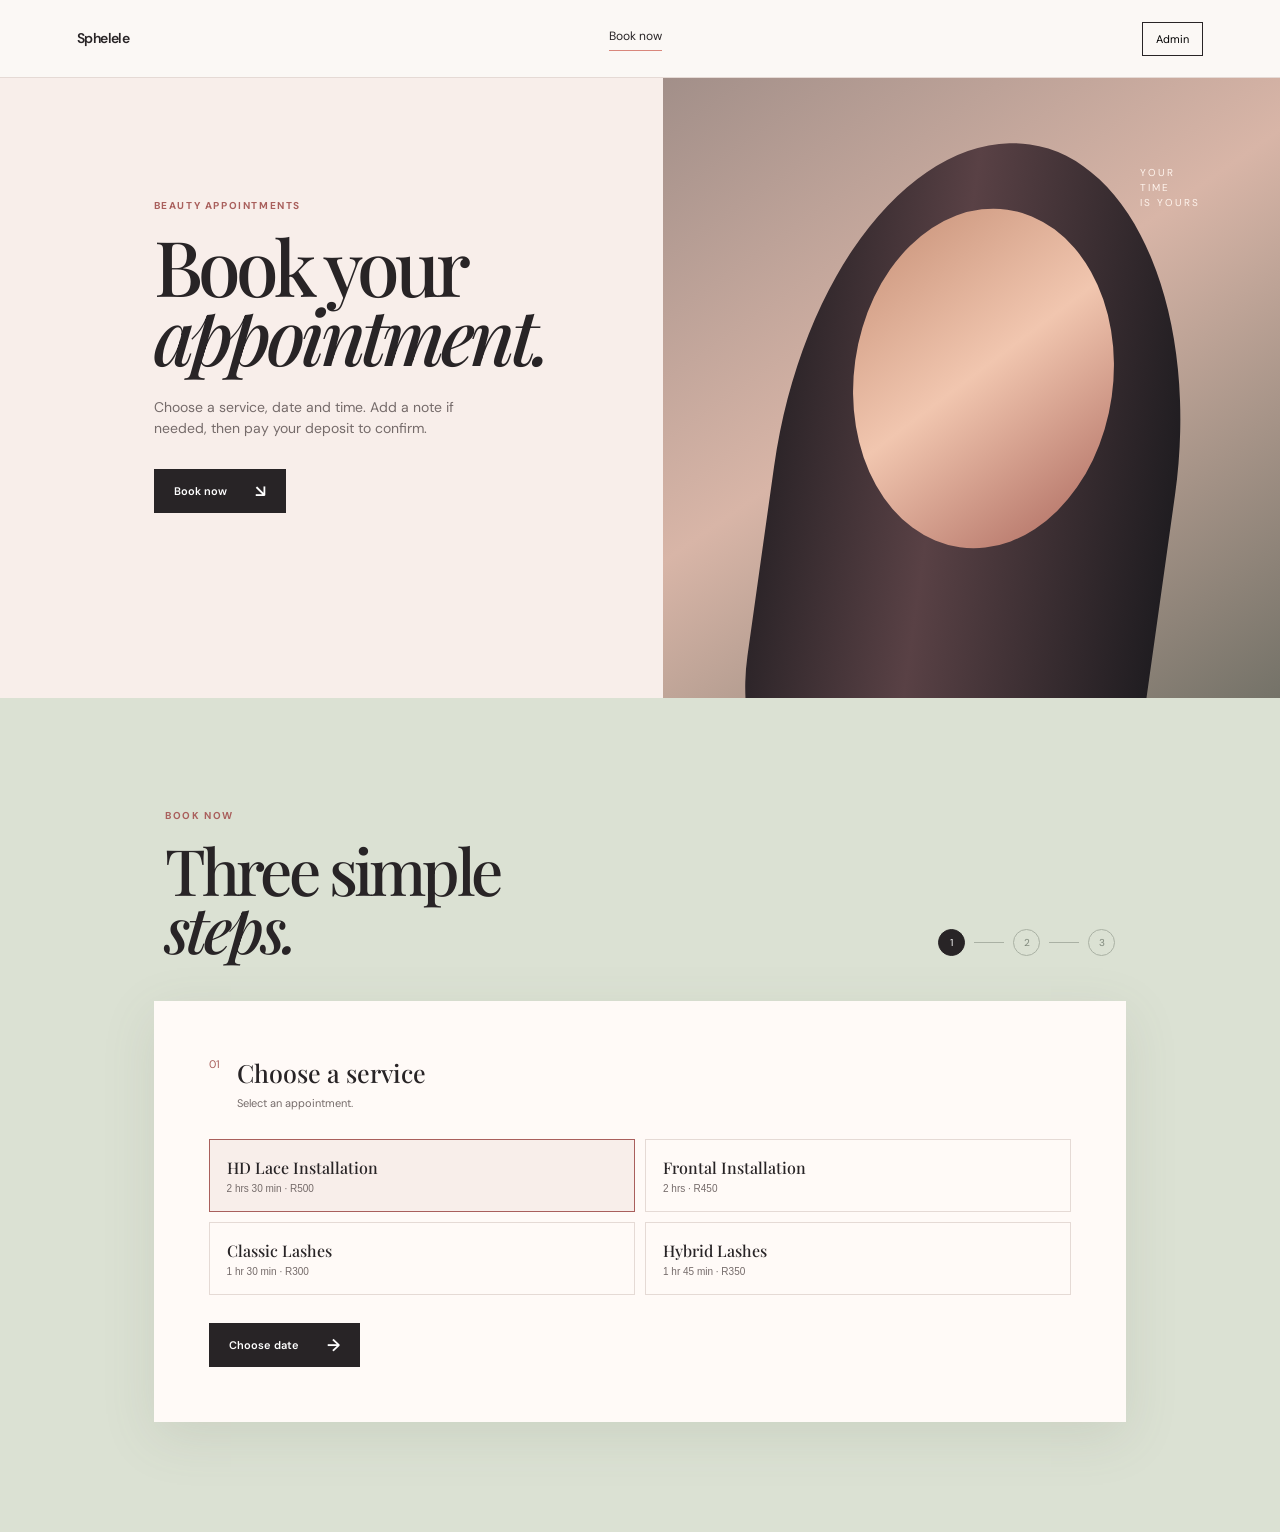
==== index.html @ 63701917 "Initial commit" ====
<!doctype html>
<html lang="en">
<head>
  <meta charset="UTF-8"><meta name="viewport" content="width=device-width, initial-scale=1">
  <title>Sphelele | Book an appointment</title>
  <link rel="preconnect" href="https://fonts.googleapis.com"><link rel="preconnect" href="https://fonts.gstatic.com" crossorigin>
  <link href="https://fonts.googleapis.com/css2?family=DM+Sans:wght@400;500;600;700&family=Playfair+Display:ital,wght@0,500;0,600;1,500&display=swap" rel="stylesheet"><link rel="stylesheet" href="styles.css">
</head>
<body>
<header class="site-header"><a href="#booking" class="brand">Sphelele</a><nav><a class="active" href="#booking">Book now</a></nav><button class="owner-toggle" id="ownerToggle">Admin</button></header>
<main>
<section class="hero simple-hero"><div class="hero-copy"><p class="eyebrow">Beauty appointments</p><h1>Book your<br><i>appointment.</i></h1><p>Choose a service, date and time. Add a note if needed, then pay your deposit to confirm.</p><a class="button button-dark" href="#booking">Book now <span>↘</span></a></div><div class="hero-image" aria-label="Beauty appointment" role="img"><div class="image-label">YOUR<br>TIME<br>IS YOURS</div></div></section>
<section class="booking-section" id="booking"><div class="booking-heading"><div><p class="eyebrow">Book now</p><h2>Three simple<br><i>steps.</i></h2></div><div class="step-indicator"><span class="active">1</span><i></i><span>2</span><i></i><span>3</span></div></div><div class="booking-panel">
<div class="booking-step active-step" id="stepOne"><div class="step-title"><span>01</span><div><h3>Choose a service</h3><p>Select an appointment.</p></div></div><div class="service-choices"><button class="choice selected" data-service="HD Lace Installation" data-price="500" data-deposit="150"><span>HD Lace Installation</span><small>2 hrs 30 min · R500</small></button><button class="choice" data-service="Frontal Installation" data-price="450" data-deposit="150"><span>Frontal Installation</span><small>2 hrs · R450</small></button><button class="choice" data-service="Classic Lashes" data-price="300" data-deposit="100"><span>Classic Lashes</span><small>1 hr 30 min · R300</small></button><button class="choice" data-service="Hybrid Lashes" data-price="350" data-deposit="100"><span>Hybrid Lashes</span><small>1 hr 45 min · R350</small></button></div><button class="button button-dark next-step" data-next="2">Choose date <span>→</span></button></div>
<div class="booking-step" id="stepTwo"><div class="step-title"><span>02</span><div><h3>Choose date and time</h3><p id="selectedDateLabel">Friday, 25 September 2026 · 2 hrs 30 min</p></div></div><div class="timezone-note">Times shown in <strong>Africa/Johannesburg (SAST)</strong><select id="timezoneSelect" aria-label="Booking timezone"><option>Africa/Johannesburg (SAST)</option><option>UTC</option></select></div><div class="date-row"><button class="date selected" data-date="25 September" data-label="Friday, 25 September 2026"><b>25</b><small>FRI</small></button><button class="date" data-date="26 September" data-label="Saturday, 26 September 2026"><b>26</b><small>SAT</small></button><button class="date" data-date="28 September" data-label="Monday, 28 September 2026"><b>28</b><small>MON</small></button><button class="date" data-date="29 September" data-label="Tuesday, 29 September 2026"><b>29</b><small>TUE</small></button></div><div class="slot-label">Available times <span id="slotHint">2 hrs 30 min appointment</span></div><div class="time-slots" id="timeSlots"></div><div class="step-actions"><button class="back-step" data-back="1">← Back</button><button class="button button-dark next-step" data-next="3">Your details <span>→</span></button></div></div>
<div class="booking-step" id="stepThree"><div class="step-title"><span>03</span><div><h3>Your details</h3><p>Confirmation and reminders are sent on WhatsApp only.</p></div></div><div class="details-grid"><label>Full name<input id="clientName" placeholder="Your name" required></label><label>WhatsApp number<input id="clientPhone" placeholder="072 000 0000" inputmode="tel" required></label><label class="full-width">Note <em>optional</em><textarea id="clientNote" placeholder="Anything you'd like us to know?"></textarea></label></div><div class="booking-summary"><div><span>Service</span><strong id="summaryService">HD Lace Installation</strong></div><div><span>Time</span><strong>25 September · <span id="summaryTime">09:00</span></strong></div><div><span>Total</span><strong id="summaryTotal">R500</strong></div><div class="deposit"><span>Deposit due now</span><strong id="summaryDeposit">R150</strong></div></div><button class="button button-coral" id="payButton">Pay deposit <span>↗</span></button><p class="secure-note">Secure payment. Your time is held for 30 minutes. WhatsApp is the only notification channel.</p></div>
<div class="confirmation" id="confirmation"><div class="confirmation-icon">✓</div><p class="eyebrow">Booking confirmed · Deposit paid</p><h3>See you soon, <i id="confirmedName">there</i>.</h3><p id="confirmationDetails">Your appointment is confirmed. Confirmation and reminders will be sent to your WhatsApp number.</p><div class="confirmation-actions"><a class="button button-dark" id="whatsappConfirm" href="#" target="_blank">Open WhatsApp <span>↗</span></a><button class="manage-button" id="rescheduleButton">Reschedule</button><button class="manage-button danger" id="cancelButton">Cancel booking</button></div><p class="manage-note" id="manageNote">Need to change plans? You can reschedule or cancel before your appointment.</p></div></div></section>
</main>
<section class="dashboard" id="dashboard" aria-hidden="true"><header class="dashboard-header"><div><p class="eyebrow">Admin</p><h2>Paid bookings</h2></div><button class="owner-toggle close-dashboard">Close ×</button></header><div class="dashboard-tabs"><button class="dash-tab active">Paid bookings</button><button class="block-button" id="blockTime">＋ Block time</button></div><div class="dashboard-content"><div class="dash-main"><div class="dash-title"><div><p class="eyebrow">Only confirmed deposits appear here</p><h3>Upcoming appointments <span id="bookingCount">0</span></h3></div></div><div class="appointment-list" id="appointmentList"><div class="empty-admin">No paid bookings yet.</div></div></div><aside class="dash-side"><div class="side-card"><p class="eyebrow">Today</p><strong id="todayCount">0</strong><span>Paid appointments</span></div><div class="side-card"><p class="eyebrow">Booking rule</p><p>Bookings only appear here after payment succeeds.</p></div></aside></div></section>
<div class="toast" id="toast"></div><div class="modal" id="blockModal"><div class="modal-inner"><button class="close-modal">×</button><p class="eyebrow">Protect your time</p><h2>Block a time</h2><p>Clients won't be able to book during this window.</p><div class="modal-fields"><label>Date<input type="date" value="2026-09-26"></label><label>Reason<input value="Personal time"></label><label>From<input type="time" value="09:00"></label><label>Until<input type="time" value="13:00"></label></div><button class="button button-dark" id="saveBlock">Block this time <span>↗</span></button></div></div>
<script src="script.js?v=hours-20260923"></script></body></html>
---- styles.css ----
*{box-sizing:border-box} :root{--ink:#282426;--muted:#756b6a;--rose:#d9877c;--rose-dark:#a95f5c;--blush:#f8eeea;--cream:#fbf8f5;--sage:#dbe1d3;--line:#e5dad5} html{scroll-behavior:smooth} body{margin:0;background:var(--cream);color:var(--ink);font:14px/1.5 'DM Sans',sans-serif}body.dashboard-open{overflow:hidden}.site-header{height:78px;padding:0 clamp(20px,6vw,90px);display:flex;align-items:center;justify-content:space-between;border-bottom:1px solid var(--line);background:var(--cream);position:sticky;top:0;z-index:4}.brand{display:flex;align-items:center;gap:10px;color:var(--ink);text-decoration:none;font-weight:600;letter-spacing:-.04em}.brand-mark{border:1px solid var(--ink);width:29px;height:29px;border-radius:50%;display:grid;place-items:center;font:italic 17px 'Playfair Display'}.site-header nav{display:flex;gap:25px}.site-header nav a{color:var(--muted);font-size:12px;text-decoration:none}.site-header nav a.active{color:var(--ink);border-bottom:1px solid var(--rose);padding-bottom:5px}.owner-toggle{border:1px solid var(--ink);background:transparent;padding:9px 13px;font:11px 'DM Sans';cursor:pointer}.hero{background:var(--blush);display:grid;grid-template-columns:1fr 1fr;min-height:560px}.hero-copy{padding:clamp(65px,10vw,120px) clamp(28px,9vw,130px)}.eyebrow{text-transform:uppercase;letter-spacing:.16em;color:var(--rose-dark);font-size:10px;font-weight:700;margin:0 0 18px}.hero h1,.booking-heading h2,.dashboard h2,.modal h2{font:500 clamp(52px,6vw,82px)/.9 'Playfair Display',serif;letter-spacing:-.06em;margin:0}.hero h1 i,.booking-heading h2 i{font-weight:500}.hero-copy>p:not(.eyebrow){max-width:330px;color:var(--muted);margin:28px 0 30px}.button{display:inline-flex;align-items:center;justify-content:space-between;gap:28px;border:0;padding:15px 20px;font:600 11px 'DM Sans';cursor:pointer;text-decoration:none}.button span{font-size:17px;line-height:0}.button-dark{background:var(--ink);color:#fff}.button-coral{background:var(--rose-dark);color:#fff}.button:hover{opacity:.84}.hero-image{background:linear-gradient(145deg,#a28f89,#d8b5a7 46%,#747268);position:relative;overflow:hidden}.hero-image:before{content:'';position:absolute;width:65%;height:110%;left:18%;top:10%;background:linear-gradient(90deg,#2d2529,#594145 40%,#201d21);border-radius:52% 48% 20% 20%;transform:rotate(8deg)}.hero-image:after{content:'';position:absolute;width:42%;height:55%;left:31%;top:21%;background:linear-gradient(135deg,#c58e75,#f1c6af 48%,#a9655b);border-radius:50%;transform:rotate(8deg)}.image-label{position:absolute;z-index:2;right:13%;top:14%;color:#fff4ed;font-size:10px;letter-spacing:.2em;line-height:1.5}.booking-section{background:var(--sage);padding:clamp(70px,9vw,110px) clamp(20px,10vw,140px)}.booking-heading{max-width:950px;margin:0 auto 45px;display:flex;justify-content:space-between;align-items:end}.booking-heading h2{font-size:clamp(50px,5vw,68px)}.step-indicator{display:flex;align-items:center;gap:9px}.step-indicator span{display:grid;place-items:center;width:27px;height:27px;border:1px solid #aab1a4;border-radius:50%;color:#7e877b;font-size:10px}.step-indicator span.active{background:var(--ink);border-color:var(--ink);color:#fff}.step-indicator i{width:30px;height:1px;background:#aab1a4}.booking-panel{max-width:950px;margin:auto;background:#fffaf7;box-shadow:0 15px 50px #5d685420}.booking-step{display:none;padding:clamp(28px,5vw,55px)}.booking-step.active-step{display:block}.step-title{display:flex;gap:17px}.step-title>span{color:var(--rose-dark);font-size:11px}.step-title h3{font:500 25px 'Playfair Display';margin:0}.step-title p{font-size:11px;color:var(--muted);margin:6px 0 27px}.service-choices{display:grid;grid-template-columns:1fr 1fr;gap:10px;margin-bottom:28px}.choice{padding:17px;text-align:left;border:1px solid var(--line);background:transparent;color:var(--ink);cursor:pointer;display:flex;flex-direction:column;gap:5px}.choice.selected{border:1.5px solid var(--rose-dark);background:var(--blush)}.choice span{font:500 16px 'Playfair Display'}.choice small{font-size:10px;color:var(--muted)}.date-row{display:flex;gap:10px;margin:2px 0 32px;flex-wrap:wrap}.date{background:transparent;border:1px solid var(--line);width:64px;height:64px;cursor:pointer;color:var(--muted)}.date b{display:block;font:23px 'Playfair Display'}.date small{font-size:9px}.date.selected{background:var(--ink);color:#fff;border-color:var(--ink)}.slot-label{font-size:11px;font-weight:600;margin-bottom:12px}.time-slots{display:grid;grid-template-columns:repeat(4,1fr);gap:9px}.time{background:#fff;border:1px solid var(--line);padding:13px 7px;cursor:pointer;font:11px 'DM Sans';color:var(--ink)}.time.selected{background:var(--rose-dark);color:white;border-color:var(--rose-dark)}.time.booked,.time.lunch{background:#f1edeb;color:#aaa;cursor:not-allowed;text-decoration:line-through}.time small{display:block;font-size:8px;text-decoration:none}.step-actions{display:flex;justify-content:space-between;align-items:center;margin-top:30px}.back-step{background:transparent;border:0;color:var(--muted);cursor:pointer}.details-grid{display:grid;grid-template-columns:1fr 1fr;gap:18px;margin:5px 0 28px}.details-grid label,.modal-fields label{font-size:10px;font-weight:700}.details-grid em{font-weight:400;color:var(--muted)}.details-grid input,.details-grid textarea,.modal-fields input{display:block;width:100%;margin-top:7px;border:1px solid var(--line);background:#fffaf7;padding:13px;font:12px 'DM Sans';outline:0}.details-grid textarea{min-height:82px;resize:vertical}.full-width{grid-column:1/-1}.booking-summary{border-top:1px solid var(--line);border-bottom:1px solid var(--line);padding:18px 0;margin-bottom:25px;display:grid;grid-template-columns:1fr 1fr;gap:17px}.booking-summary div{display:flex;flex-direction:column;gap:3px}.booking-summary span{font-size:10px;color:var(--muted)}.booking-summary strong{font:500 15px 'Playfair Display'}.booking-summary .deposit strong{color:var(--rose-dark)}.secure-note{font-size:10px;color:var(--muted);margin:13px 0 0}.confirmation{display:none;text-align:center;padding:75px 30px}.confirmation.show{display:block}.confirmation-icon{margin:auto auto 22px;border-radius:50%;background:var(--sage);display:grid;place-items:center;width:45px;height:45px;font-size:23px;color:var(--rose-dark)}.confirmation h3{font:500 36px 'Playfair Display';margin:0}.confirmation h3 i{font-weight:500}.confirmation p:not(.eyebrow){color:var(--muted);max-width:390px;margin:17px auto 25px;font-size:12px}.dashboard{position:fixed;inset:0;background:#f7f5f1;z-index:10;overflow:auto;display:none}.dashboard.show{display:block}.dashboard-header{padding:42px clamp(20px,7vw,100px) 28px;display:flex;justify-content:space-between;align-items:end}.dashboard h2{font-size:clamp(40px,5vw,62px)}.dashboard-tabs{display:flex;gap:25px;border-bottom:1px solid var(--line);padding:0 clamp(20px,7vw,100px)}.dash-tab{border:0;background:transparent;padding:16px 0 14px;color:var(--muted);font:12px 'DM Sans'}.dash-tab.active{color:var(--ink);border-bottom:2px solid var(--rose-dark);font-weight:700}.block-button{margin-left:auto;border:1px solid var(--rose-dark);background:transparent;color:var(--rose-dark);padding:9px 14px;font:11px 'DM Sans';align-self:center;cursor:pointer}.dashboard-content{display:grid;grid-template-columns:1fr 280px;gap:45px;padding:45px clamp(20px,7vw,100px)}.dash-title{display:flex;justify-content:space-between;align-items:end;margin-bottom:25px}.dash-title h3{font:500 25px 'Playfair Display';margin:0}.dash-title h3 span{font:11px 'DM Sans';background:var(--blush);color:var(--rose-dark);padding:4px 7px;border-radius:20px}.appointment-list{border-top:1px solid var(--line)}.appointment{display:grid;grid-template-columns:70px 1fr auto;gap:18px;align-items:center;padding:19px 0;border-bottom:1px solid var(--line)}.appointment time{font:500 17px 'Playfair Display'}.appointment time small{display:block;font:9px 'DM Sans';color:var(--muted)}.appointment-person{display:flex;gap:12px;align-items:center}.avatar{width:34px;height:34px;display:grid;place-items:center;border-radius:50%;font-size:10px;font-weight:700;background:#efd0c8;color:#9b5b55}.appointment h4{margin:0;font:500 17px 'Playfair Display'}.appointment p{font-size:10px;color:var(--muted);margin:3px 0}.wa{font-size:9px;color:var(--rose-dark)}.paid{font-size:10px;color:#628467}.empty-admin{color:var(--muted);padding:35px 0;font-size:12px}.dash-side{display:grid;align-content:start;gap:17px}.side-card{background:#fffaf7;padding:24px;border:1px solid var(--line)}.side-card strong{font:43px 'Playfair Display';display:block}.side-card>span,.side-card p:not(.eyebrow){font-size:10px;color:var(--muted)}.modal{position:fixed;inset:0;background:#28242677;z-index:12;display:none;place-items:center}.modal.show{display:grid}.modal-inner{background:#fffaf7;width:min(490px,calc(100% - 35px));padding:40px;position:relative}.modal-inner h2{font-size:47px}.modal-inner>p:not(.eyebrow){color:var(--muted);font-size:12px;margin:10px 0 25px}.close-modal{position:absolute;right:20px;top:15px;border:0;background:transparent;font-size:25px;color:var(--muted);cursor:pointer}.modal-fields{display:grid;grid-template-columns:1fr 1fr;gap:15px;margin-bottom:25px}.toast{position:fixed;z-index:20;bottom:25px;left:50%;transform:translate(-50%,20px);background:var(--ink);color:#fff;padding:13px 18px;font-size:11px;opacity:0;pointer-events:none;transition:.25s}.toast.show{opacity:1;transform:translate(-50%,0)}
@media(max-width:700px){.site-header{height:68px;padding:0 18px}.site-header nav{display:none}.hero{display:block;min-height:0}.hero-copy{padding:68px 24px 50px}.hero h1{font-size:56px}.hero-image{height:300px}.booking-section{padding:65px 15px}.booking-heading{display:block;margin-bottom:32px}.step-indicator{margin-top:25px}.booking-step{padding:28px 20px}.service-choices,.details-grid{grid-template-columns:1fr}.time-slots{grid-template-columns:repeat(2,1fr)}.date-row{flex-wrap:nowrap;overflow:auto;padding-bottom:4px}.date{min-width:58px}.step-actions{gap:15px}.step-actions .button{padding:13px 14px}.dashboard-header{padding:28px 20px;display:block}.dashboard-header .owner-toggle{margin-top:22px}.dashboard-tabs{padding:0 20px;gap:18px}.dashboard-content{display:block;padding:32px 20px}.dash-side{display:none}.appointment{grid-template-columns:58px 1fr}.paid{grid-column:2}.modal-inner{padding:30px 22px}.modal-fields{grid-template-columns:1fr}.confirmation{padding:58px 20px}}
@media(min-width:701px) and (max-width:1100px){.hero-copy{padding-left:6vw;padding-right:5vw}.booking-section{padding-left:5vw;padding-right:5vw}.dashboard-content{grid-template-columns:1fr 220px}}
@media(max-width:420px){.site-header{padding:0 14px}.brand{font-size:13px}.owner-toggle{padding:8px 10px}.hero-copy{padding:58px 18px 42px}.hero h1{font-size:48px}.hero-copy>p:not(.eyebrow){font-size:13px}.hero-image{height:250px}.image-label{right:9%;font-size:9px}.booking-section{padding:52px 10px}.booking-heading h2{font-size:46px}.booking-step{padding:24px 16px}.step-title h3{font-size:22px}.choice{padding:14px 12px}.choice span{font-size:15px}.time{padding:12px 5px}.step-actions{align-items:stretch;flex-direction:column-reverse}.step-actions .button{width:100%}.back-step{align-self:flex-start}.details-grid input,.details-grid textarea{font-size:16px}.booking-summary{gap:12px}.booking-summary strong{font-size:14px}.confirmation h3{font-size:30px}.dashboard h2{font-size:36px}.appointment{grid-template-columns:50px 1fr}.appointment h4{font-size:15px}.appointment p{font-size:9px}.modal-inner{width:calc(100% - 24px);padding:28px 18px}.modal-inner h2{font-size:40px}}
@media(min-width:1200px){.hero-copy{padding-left:clamp(90px,12vw,190px)}.booking-section{padding-left:clamp(90px,12vw,190px);padding-right:clamp(90px,12vw,190px)}.booking-panel{max-width:1040px}.dashboard-content{max-width:1500px;margin:0 auto}.hero-image{min-height:620px}}
.timezone-note{display:flex;align-items:center;gap:8px;background:var(--blush);color:var(--muted);font-size:10px;padding:10px 12px;margin:0 0 22px}.timezone-note strong{color:var(--ink);font-weight:600}.timezone-note select{margin-left:auto;border:0;background:transparent;color:var(--rose-dark);font:10px 'DM Sans';outline:0}.slot-label span{font-weight:400;color:var(--muted);margin-left:10px}.no-slots{grid-column:1/-1;color:var(--muted);font-size:11px;margin:8px 0}.confirmation-actions{display:flex;justify-content:center;align-items:center;gap:10px;flex-wrap:wrap}.manage-button{border:1px solid var(--line);background:transparent;color:var(--ink);padding:14px 16px;font:600 11px 'DM Sans';cursor:pointer}.manage-button:hover{border-color:var(--rose-dark);color:var(--rose-dark)}.manage-button.danger{color:var(--rose-dark)}.manage-button:disabled{opacity:.45;cursor:not-allowed}.manage-note{font-size:10px!important;color:var(--muted)!important;margin-top:18px!important}.confirmation.cancelled .confirmation-icon{background:#f1edeb;color:var(--muted)}
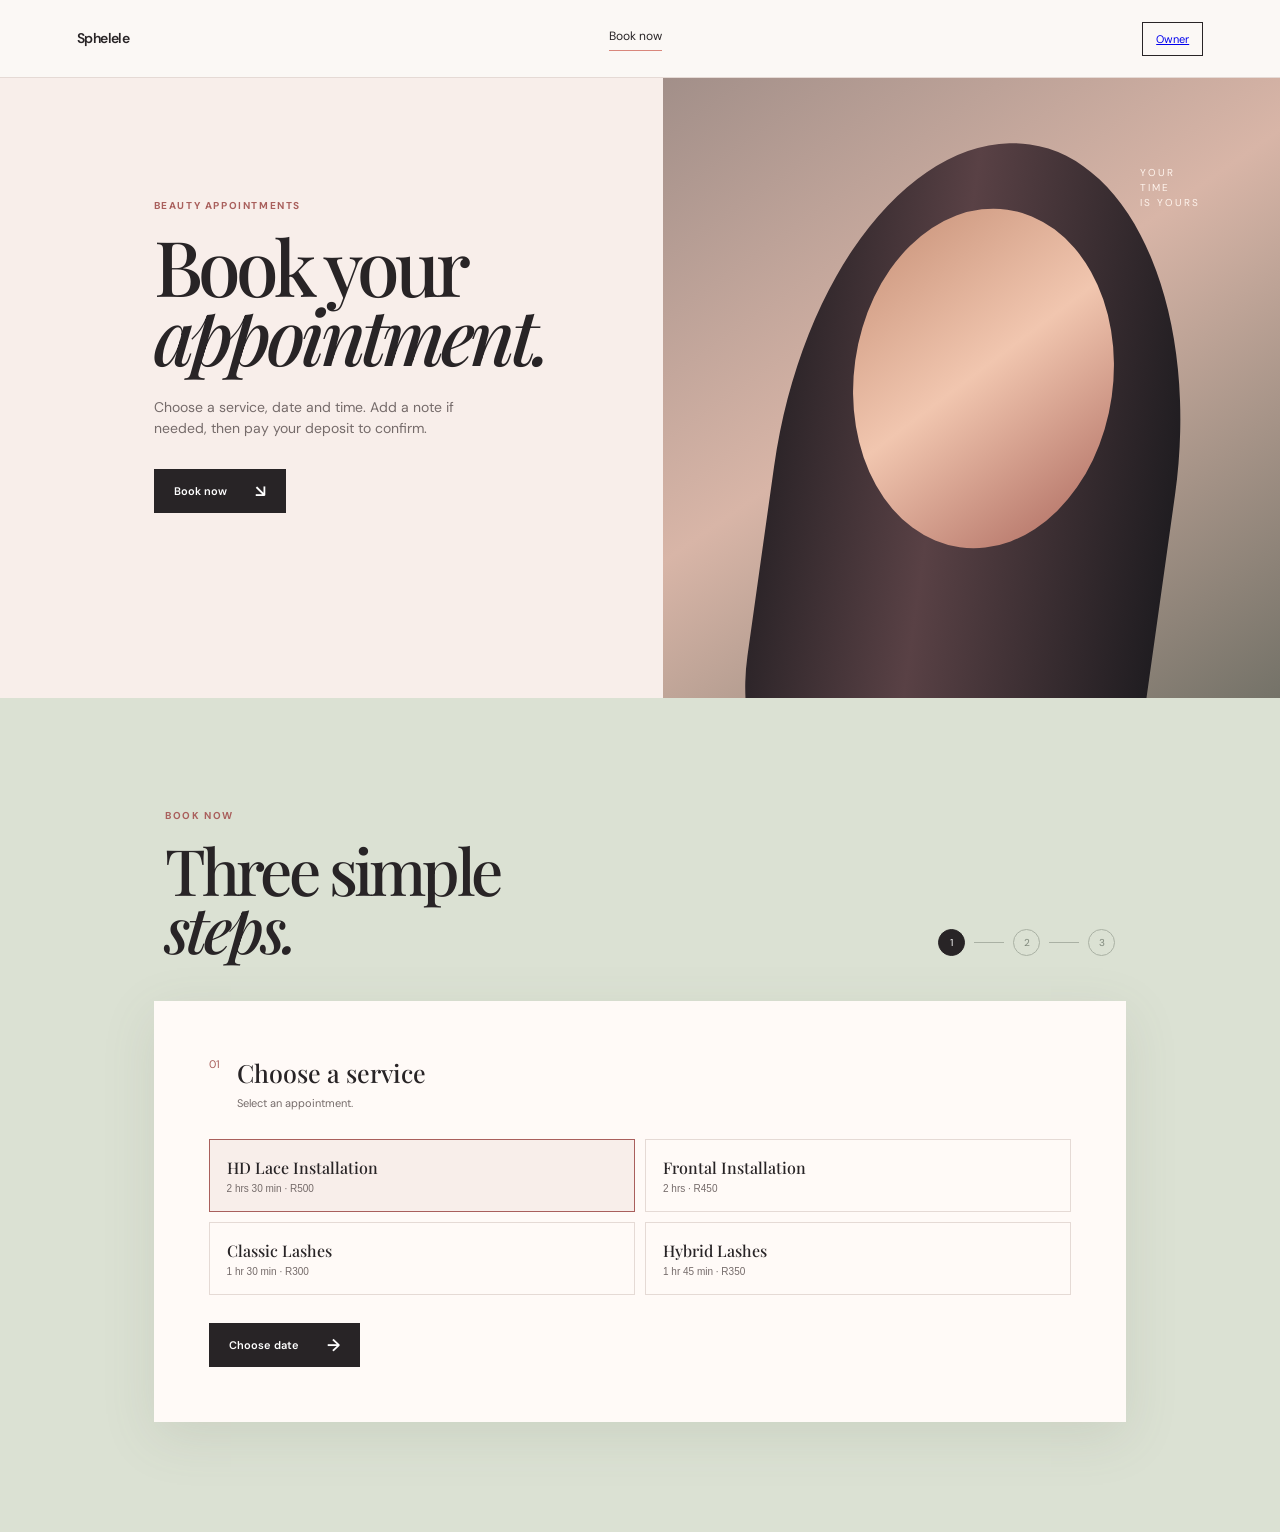
==== commit 58520eee: "layout" ====
--- a/index.html
+++ b/index.html
@@ -7,7 +7,7 @@
   <link href="https://fonts.googleapis.com/css2?family=DM+Sans:wght@400;500;600;700&family=Playfair+Display:ital,wght@0,500;0,600;1,500&display=swap" rel="stylesheet"><link rel="stylesheet" href="styles.css">
 </head>
 <body>
-<header class="site-header"><a href="#booking" class="brand">Sphelele</a><nav><a class="active" href="#booking">Book now</a></nav><button class="owner-toggle" id="ownerToggle">Admin</button></header>
+<header class="site-header"><a href="#booking" class="brand">Sphelele</a><nav><a class="active" href="#booking">Book now</a></nav><a class="owner-toggle" href="/owner/">Owner</a></header>
 <main>
 <section class="hero simple-hero"><div class="hero-copy"><p class="eyebrow">Beauty appointments</p><h1>Book your<br><i>appointment.</i></h1><p>Choose a service, date and time. Add a note if needed, then pay your deposit to confirm.</p><a class="button button-dark" href="#booking">Book now <span>↘</span></a></div><div class="hero-image" aria-label="Beauty appointment" role="img"><div class="image-label">YOUR<br>TIME<br>IS YOURS</div></div></section>
 <section class="booking-section" id="booking"><div class="booking-heading"><div><p class="eyebrow">Book now</p><h2>Three simple<br><i>steps.</i></h2></div><div class="step-indicator"><span class="active">1</span><i></i><span>2</span><i></i><span>3</span></div></div><div class="booking-panel">
